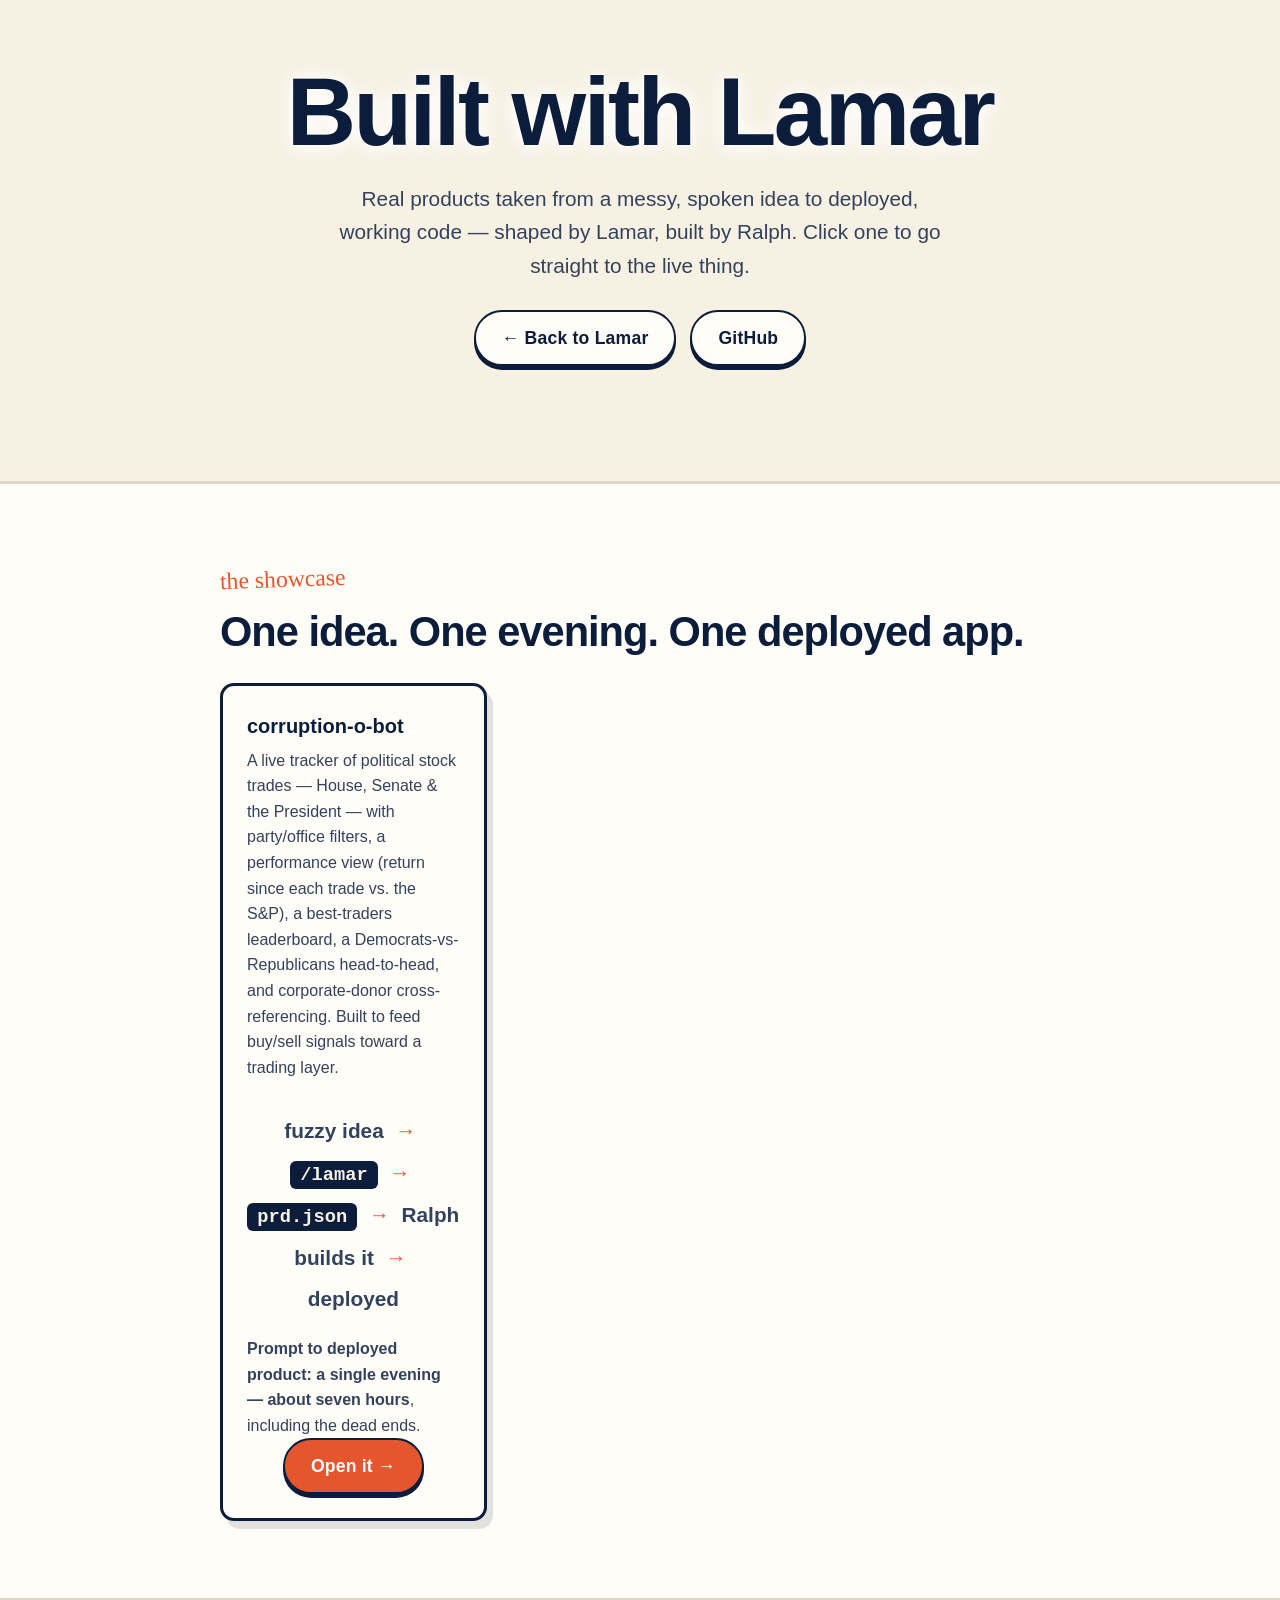
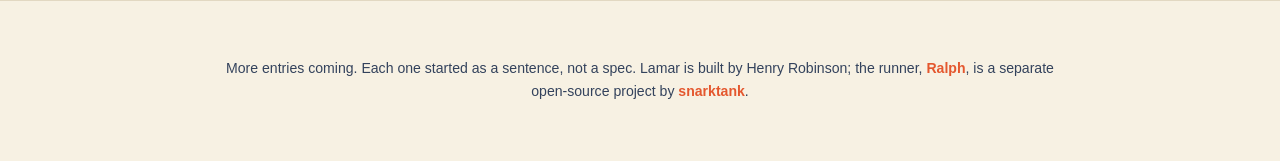
==== built.html @ ce2c968a "feat: add 'Built with Lamar' showcase page (corruption-o-bot)" ====
<!doctype html>
<html lang="en">
<head>
  <meta charset="utf-8">
  <meta name="viewport" content="width=device-width, initial-scale=1">
  <title>Built with Lamar</title>
  <meta name="description" content="Real products taken from a fuzzy idea to deployed code with Lamar and Ralph.">
  <link rel="icon" type="image/png" sizes="512x512" href="assets/brand/favicon-512.png">
  <link rel="icon" type="image/png" sizes="64x64" href="assets/brand/favicon-64.png">
  <meta property="og:title" content="Built with Lamar">
  <meta property="og:description" content="Real products taken from a fuzzy idea to deployed code with Lamar and Ralph.">
  <meta property="og:image" content="assets/brand/repo-card-1280x640.png">
  <meta property="og:type" content="website">
  <link rel="stylesheet" href="style.css">
</head>
<body>

  <header class="hero">
    <div class="wrap">
      <div class="wordmark">Built with Lamar</div>
      <p class="lead">Real products taken from a messy, spoken idea to deployed, working code —
        shaped by Lamar, built by Ralph. Click one to go straight to the live thing.</p>
      <div class="btn-row">
        <a class="btn btn-ghost" href="index.html">← Back to Lamar</a>
        <a class="btn btn-ghost" href="https://github.com/henryjrobinson/lamar">GitHub</a>
      </div>
    </div>
  </header>

  <section class="story">
    <div class="wrap">
      <span class="section-label">the showcase</span>
      <h2>One idea. One evening. One deployed app.</h2>
      <div class="cards">
        <div class="card">
          <h3>corruption-o-bot</h3>
          <p>A live tracker of political stock trades — House, Senate &amp; the President —
            with party/office filters, a performance view (return since each trade vs. the
            S&amp;P), a best-traders leaderboard, a Democrats-vs-Republicans head-to-head, and
            corporate-donor cross-referencing. Built to feed buy/sell signals toward a trading
            layer.</p>
          <p class="flow">fuzzy idea <span class="arrow">→</span> <code>/lamar</code>
            <span class="arrow">→</span> <code>prd.json</code>
            <span class="arrow">→</span> Ralph builds it
            <span class="arrow">→</span> deployed</p>
          <p><strong>Prompt to deployed product: a single evening — about seven hours</strong>,
            including the dead ends.</p>
          <div class="btn-row">
            <a class="btn btn-primary" href="https://corruption-o-bot.vercel.app" target="_blank" rel="noopener">Open it →</a>
          </div>
        </div>
      </div>
    </div>
  </section>

  <footer>
    <div class="wrap">
      <p class="small">More entries coming. Each one started as a sentence, not a spec.
        Lamar is built by Henry Robinson; the runner, <a href="https://github.com/snarktank/ralph">Ralph</a>,
        is a separate open-source project by <a href="https://github.com/snarktank/ralph">snarktank</a>.</p>
    </div>
  </footer>

</body>
</html>
---- style.css ----
/* Lamar explainer site — brand palette from assets/brand/BRAND.md + brand-card.html */

:root {
  --ink: #0b1d3a;            /* navy wordmark/text */
  --ink-soft: #33425c;
  --paper: #f7f1e3;          /* comic-paper cream */
  --paper-2: #fffdf7;        /* card surface */
  --accent: #e4572e;         /* comic red-orange — CTAs, links */
  --accent-dark: #c1431f;
  --line: #e2d8c2;
  --halo: 0 2px 16px rgba(255, 255, 255, .95), 0 1px 0 #fff, 0 0 22px rgba(255, 255, 255, .9);
  --hand: "Bradley Hand", "Marker Felt", "Noteworthy", cursive;
  --sans: "Helvetica Neue", Arial, sans-serif;
  --maxw: 880px;
}

*, *::before, *::after { margin: 0; padding: 0; box-sizing: border-box; }

html { scroll-behavior: smooth; }

body {
  font-family: var(--sans);
  font-size: 16px;
  line-height: 1.6;
  color: var(--ink);
  background: var(--paper);
  -webkit-font-smoothing: antialiased;
}

.wrap { width: 100%; max-width: var(--maxw); margin: 0 auto; padding: 0 20px; }

a { color: var(--accent); text-decoration: none; font-weight: 600; }
a:hover { color: var(--accent-dark); text-decoration: underline; }

/* ---- Buttons ---- */
.btn {
  display: inline-flex;
  align-items: center;
  justify-content: center;
  min-height: 48px;
  padding: 12px 26px;
  border-radius: 999px;
  font-weight: 800;
  font-size: clamp(1rem, 0.95rem + 0.3vw, 1.1rem);
  letter-spacing: .2px;
  text-decoration: none;
  border: 2.5px solid var(--ink);
  transition: transform .08s ease, box-shadow .12s ease;
}
.btn:hover { text-decoration: none; transform: translateY(-2px); }
.btn-primary { background: var(--accent); color: #fff; box-shadow: 0 4px 0 var(--ink); }
.btn-primary:hover { color: #fff; box-shadow: 0 6px 0 var(--ink); }
.btn-ghost { background: var(--paper-2); color: var(--ink); box-shadow: 0 4px 0 var(--ink); }
.btn-ghost:hover { color: var(--ink); box-shadow: 0 6px 0 var(--ink); }
.btn-row { display: flex; flex-wrap: wrap; gap: 14px; justify-content: center; }

/* ---- Section rhythm ---- */
section { padding: clamp(48px, 6vw, 88px) 0; }
.section-label {
  font-family: var(--hand);
  font-size: clamp(1.1rem, 1rem + 0.6vw, 1.5rem);
  color: var(--accent);
  transform: rotate(-2deg);
  display: inline-block;
  margin-bottom: 10px;
}
h2 {
  font-size: clamp(1.7rem, 1.3rem + 2vw, 2.6rem);
  font-weight: 800;
  letter-spacing: -1px;
  line-height: 1.1;
  margin-bottom: 18px;
}
p.lead { font-size: clamp(1.05rem, 1rem + 0.5vw, 1.3rem); color: var(--ink-soft); }
section p + p { margin-top: 1em; }

/* ---- Hero ---- */
.hero { text-align: center; padding-top: clamp(36px, 5vw, 64px); padding-bottom: clamp(64px, 9vw, 116px); }
.hero-panel {
  border: 4px solid var(--ink);
  border-radius: 14px;
  overflow: hidden;
  box-shadow: 10px 12px 0 rgba(11, 29, 58, .14);
  background: #cfe3c6;
  margin-bottom: clamp(22px, 3vw, 36px);
}
.hero-panel img, .hero-panel video { display: block; width: 100%; height: auto; }
.wordmark {
  font-size: clamp(3.2rem, 2rem + 9vw, 6rem);
  font-weight: 800;
  letter-spacing: -2.5px;
  line-height: 1;
  color: var(--ink);
  text-shadow: var(--halo);
}
.tagline {
  font-size: clamp(1.15rem, 1rem + 1.4vw, 1.9rem);
  font-weight: 600;
  margin-top: 14px;
}
.fix { position: relative; display: inline-block; }
.fix .old { text-decoration: line-through; text-decoration-thickness: 3px; text-decoration-color: var(--ink); }
.fix .hw {
  position: absolute; left: 50%; top: -0.95em;
  transform: translateX(-50%) rotate(-6deg);
  font-family: var(--hand); font-weight: 700; white-space: nowrap; color: var(--accent);
}
.hero .lead { max-width: 620px; margin: 22px auto 28px; }

/* ---- The story ---- */
.story { background: var(--paper-2); border-top: 3px solid var(--line); border-bottom: 3px solid var(--line); }
.pullquote {
  font-family: var(--hand);
  font-size: clamp(1.4rem, 1.1rem + 1.8vw, 2.3rem);
  color: var(--ink);
  border-left: 5px solid var(--accent);
  padding: 6px 0 6px 22px;
  margin: 28px 0;
  transform: rotate(-1deg);
}
.pullquote cite { display: block; font-family: var(--sans); font-style: normal; font-size: 1rem; color: var(--ink-soft); margin-top: 8px; font-weight: 600; }
.video-panel {
  border: 4px solid var(--ink);
  border-radius: 14px;
  overflow: hidden;
  box-shadow: 8px 10px 0 rgba(11, 29, 58, .14);
  margin-top: 12px;
  max-width: 620px;
}
.video-panel video, .video-panel img { display: block; width: 100%; height: auto; }
.video-cap { font-family: var(--hand); color: var(--accent); margin-top: 10px; transform: rotate(-1.5deg); display: inline-block; }

/* ---- How it works ---- */
.cards { display: grid; grid-template-columns: 1fr; gap: 20px; margin-top: 28px; }
.card {
  background: var(--paper-2);
  border: 3px solid var(--ink);
  border-radius: 14px;
  padding: 24px;
  box-shadow: 6px 8px 0 rgba(11, 29, 58, .12);
}
.card .num {
  font-family: var(--hand); font-size: 2rem; color: var(--accent); line-height: 1; display: block; margin-bottom: 8px;
}
.card h3 { font-size: 1.25rem; font-weight: 800; margin-bottom: 6px; }
.card p { color: var(--ink-soft); }
.flow {
  text-align: center; font-weight: 800; color: var(--ink);
  font-size: clamp(1rem, 0.9rem + 0.7vw, 1.3rem); margin-top: 30px; line-height: 2;
}
.flow code { background: var(--ink); color: var(--paper); padding: 3px 10px; border-radius: 6px; font-size: .9em; }
.flow .arrow { color: var(--accent); padding: 0 6px; }

/* ---- Install ---- */
.install { background: var(--ink); color: var(--paper); }
.install .section-label { color: #ffd9a0; }
.install h2 { color: #fff; }
.install p { color: #cdd7e6; }
pre {
  background: #07142a;
  border: 1px solid #1d3559;
  border-radius: 10px;
  padding: 18px 20px;
  overflow-x: auto;
  margin: 18px 0;
}
pre code { font-family: ui-monospace, "SF Mono", Menlo, Consolas, monospace; font-size: .92rem; color: #e8eef7; line-height: 1.7; }
.cmt { color: #7f93b3; }
.cost { font-size: .98rem; color: #aebbcf; border-left: 3px solid var(--accent); padding-left: 14px; margin-top: 8px; }

/* ---- Footer ---- */
footer { text-align: center; padding: 48px 0 60px; color: var(--ink-soft); font-size: .95rem; }
footer .small { margin-top: 8px; font-size: .88rem; }

/* ---- Tablet+ ---- */
@media (min-width: 720px) {
  .cards { grid-template-columns: repeat(3, 1fr); }
  .story-grid { display: grid; grid-template-columns: 1.3fr 1fr; gap: 36px; align-items: start; }
}
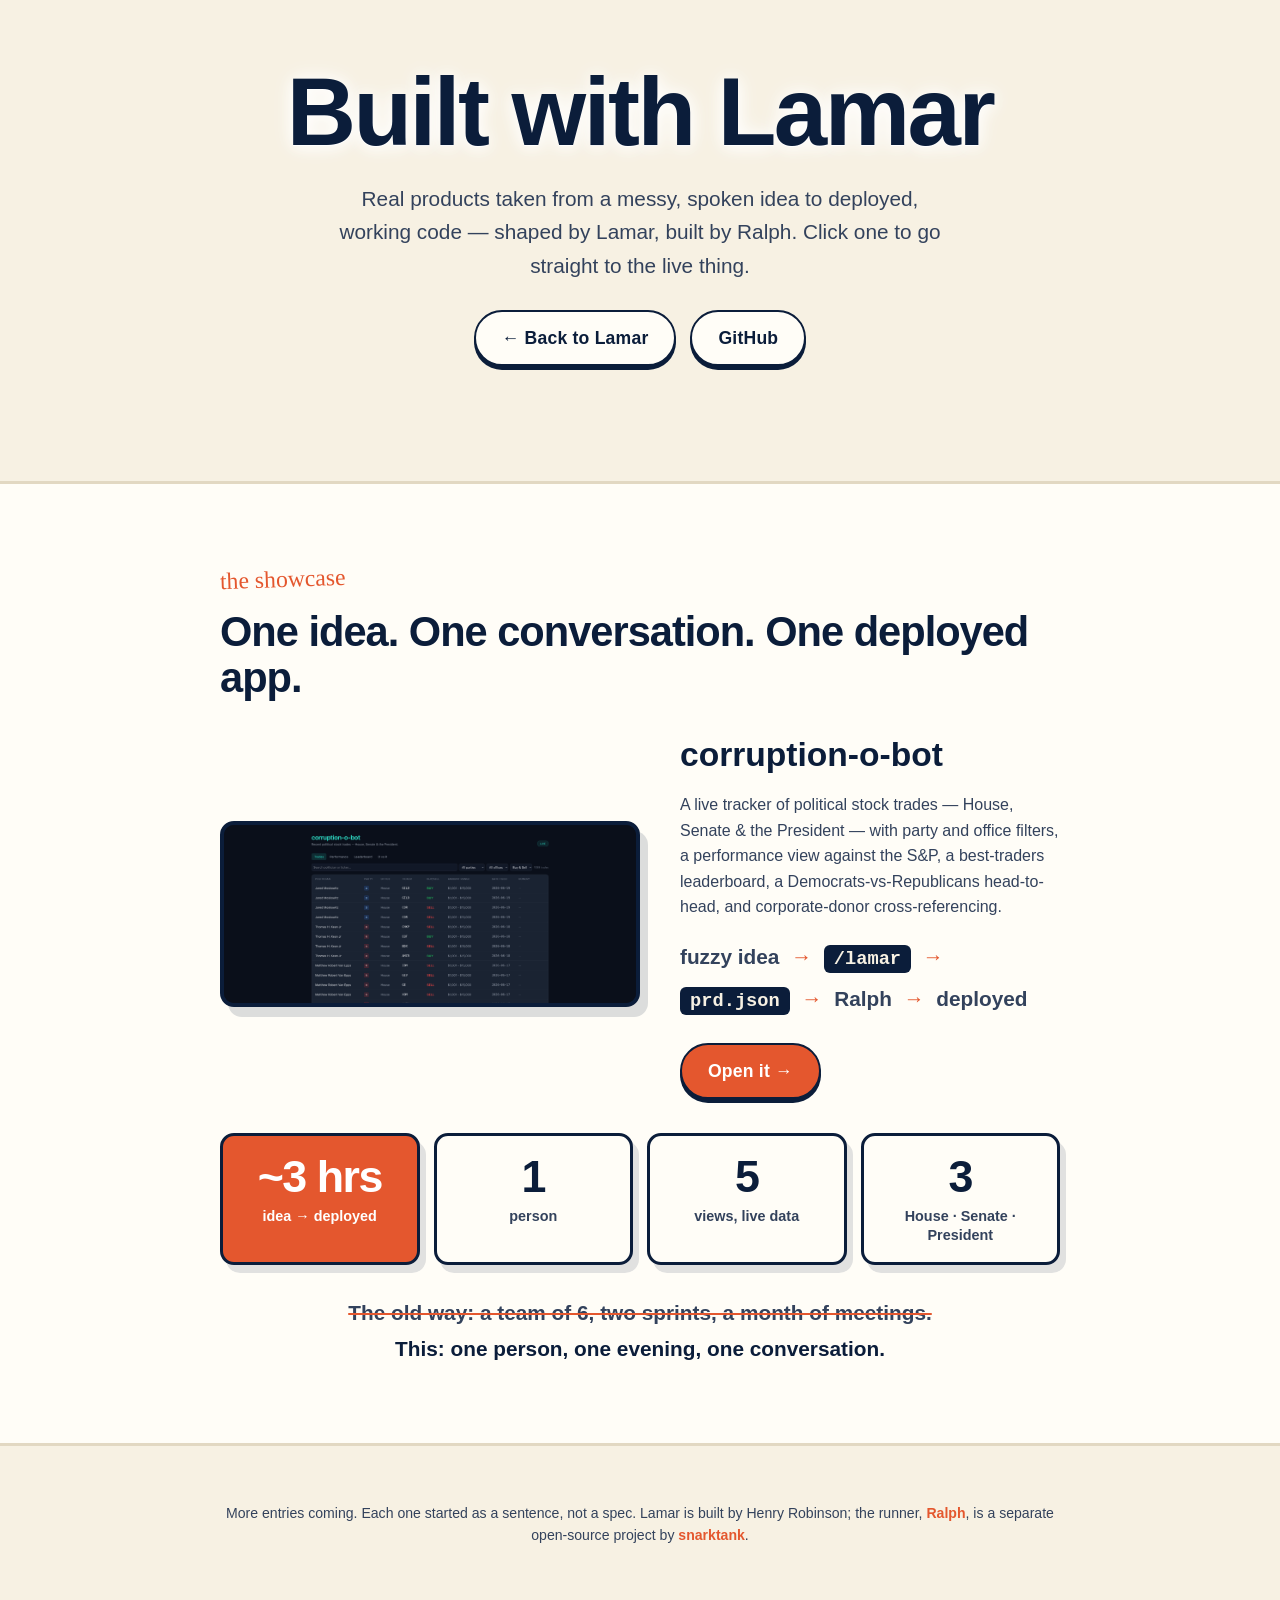
==== commit 5795e053: "design: redesign Built-with-Lamar showcase — wide feature block, screenshot, 3-hour stat strip" ====
--- a/built.html
+++ b/built.html
@@ -30,26 +30,41 @@
   <section class="story">
     <div class="wrap">
       <span class="section-label">the showcase</span>
-      <h2>One idea. One evening. One deployed app.</h2>
-      <div class="cards">
-        <div class="card">
+      <h2>One idea. One conversation. One deployed app.</h2>
+
+      <div class="showcase">
+        <div class="showcase-media">
+          <a href="https://corruption-o-bot.vercel.app" target="_blank" rel="noopener">
+            <img src="assets/corruption-o-bot.png"
+                 alt="corruption-o-bot dashboard — a dark interface listing recent political stock trades with party tags, filters, and tabs for performance and a leaderboard.">
+          </a>
+        </div>
+        <div class="showcase-body">
           <h3>corruption-o-bot</h3>
-          <p>A live tracker of political stock trades — House, Senate &amp; the President —
-            with party/office filters, a performance view (return since each trade vs. the
-            S&amp;P), a best-traders leaderboard, a Democrats-vs-Republicans head-to-head, and
-            corporate-donor cross-referencing. Built to feed buy/sell signals toward a trading
-            layer.</p>
+          <p>A live tracker of political stock trades — House, Senate &amp; the President — with
+            party and office filters, a performance view against the S&amp;P, a best-traders
+            leaderboard, a Democrats-vs-Republicans head-to-head, and corporate-donor
+            cross-referencing.</p>
           <p class="flow">fuzzy idea <span class="arrow">→</span> <code>/lamar</code>
             <span class="arrow">→</span> <code>prd.json</code>
-            <span class="arrow">→</span> Ralph builds it
-            <span class="arrow">→</span> deployed</p>
-          <p><strong>Prompt to deployed product: a single evening — about seven hours</strong>,
-            including the dead ends.</p>
+            <span class="arrow">→</span> Ralph <span class="arrow">→</span> deployed</p>
           <div class="btn-row">
             <a class="btn btn-primary" href="https://corruption-o-bot.vercel.app" target="_blank" rel="noopener">Open it →</a>
           </div>
         </div>
       </div>
+
+      <div class="statstrip">
+        <div class="stat stat-hero"><span class="fig">~3 hrs</span><span class="cap">idea&nbsp;→&nbsp;deployed</span></div>
+        <div class="stat"><span class="fig">1</span><span class="cap">person</span></div>
+        <div class="stat"><span class="fig">5</span><span class="cap">views, live data</span></div>
+        <div class="stat"><span class="fig">3</span><span class="cap">House&nbsp;· Senate&nbsp;· President</span></div>
+      </div>
+
+      <p class="compare">
+        <span class="then">The old way: a team of 6, two sprints, a month of meetings.</span><br>
+        <span class="now">This: one person, one evening, one conversation.</span>
+      </p>
     </div>
   </section>
 
--- a/style.css
+++ b/style.css
@@ -172,8 +172,49 @@
 footer { text-align: center; padding: 48px 0 60px; color: var(--ink-soft); font-size: .95rem; }
 footer .small { margin-top: 8px; font-size: .88rem; }
 
+/* ---- Showcase (Built with Lamar) ---- */
+.showcase { display: grid; grid-template-columns: 1fr; gap: 24px; margin-top: 28px; align-items: center; }
+.showcase-media {
+  border: 4px solid var(--ink);
+  border-radius: 14px;
+  overflow: hidden;
+  box-shadow: 8px 10px 0 rgba(11, 29, 58, .14);
+  background: #0a0f1a;
+}
+.showcase-media img { display: block; width: 100%; height: auto; }
+.showcase-body h3 { font-size: clamp(1.5rem, 1.2rem + 1.2vw, 2.1rem); font-weight: 800; margin-bottom: 10px; }
+.showcase-body p { color: var(--ink-soft); }
+.showcase-body .flow { text-align: left; margin: 16px 0 22px; }
+.showcase-body .btn-row { justify-content: flex-start; }
+
+.statstrip { display: grid; grid-template-columns: repeat(2, 1fr); gap: 14px; margin-top: 34px; }
+.stat {
+  background: var(--paper-2);
+  border: 3px solid var(--ink);
+  border-radius: 14px;
+  box-shadow: 6px 8px 0 rgba(11, 29, 58, .12);
+  padding: 18px 16px;
+  text-align: center;
+}
+.stat .fig { display: block; font-weight: 800; font-size: clamp(1.7rem, 1.2rem + 2.4vw, 2.8rem); letter-spacing: -1.5px; line-height: 1; color: var(--ink); }
+.stat .cap { display: block; margin-top: 8px; font-size: .9rem; line-height: 1.3; color: var(--ink-soft); font-weight: 600; }
+.stat-hero { background: var(--accent); border-color: var(--ink); }
+.stat-hero .fig, .stat-hero .cap { color: #fff; }
+
+.compare {
+  text-align: center;
+  margin-top: 30px;
+  font-weight: 700;
+  font-size: clamp(1rem, .9rem + .6vw, 1.3rem);
+  line-height: 1.7;
+}
+.compare .then { color: var(--ink-soft); text-decoration: line-through; text-decoration-thickness: 2px; text-decoration-color: var(--accent); }
+.compare .now { color: var(--ink); }
+
 /* ---- Tablet+ ---- */
 @media (min-width: 720px) {
   .cards { grid-template-columns: repeat(3, 1fr); }
   .story-grid { display: grid; grid-template-columns: 1.3fr 1fr; gap: 36px; align-items: start; }
-}
+  .showcase { grid-template-columns: 1.05fr .95fr; gap: 40px; }
+  .statstrip { grid-template-columns: repeat(4, 1fr); }
+}
